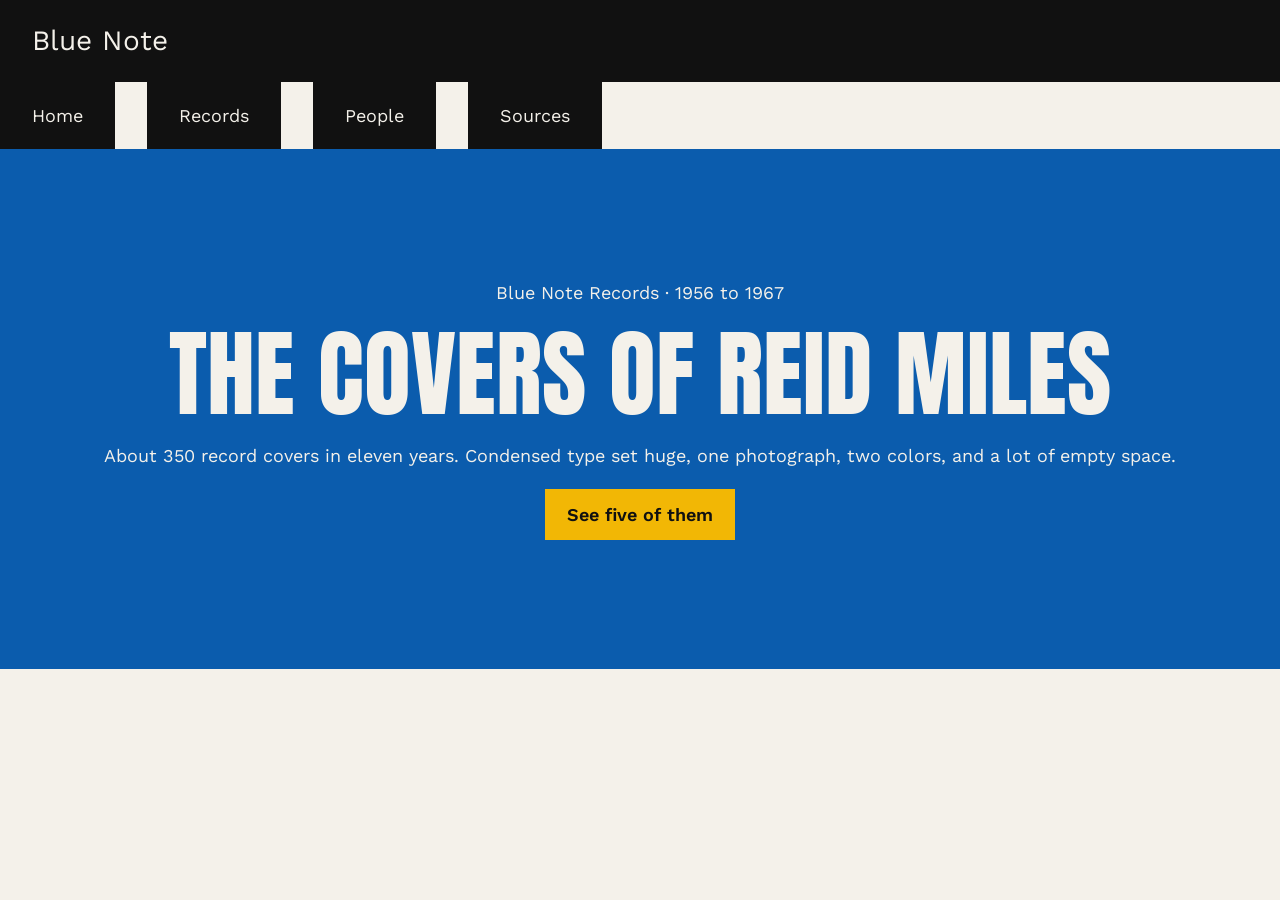
==== pages/blue-note.html @ cee0badf "change" ====
<!DOCTYPE html>
<html lang="en">
    <head>
        <meta charset="UTF-8">
        <meta name="viewport" content="width=device-width, initial-scale=1.0">
        <title>Blue Note, the covers of Reid Miles</title>

        <link rel="preconnect" href="https://fonts.googleapis.com">
        <link rel="preconnect" href="https://fonts.gstatic.com" crossorigin>
        <link href="https://fonts.googleapis.com/css2?family=Anton&family=Work+Sans:wght@400;600&display=swap" rel="stylesheet">

        <link rel="stylesheet" href="../css/styles.css">
    </head> 
    <body>

        <header class="site-header">
            <a class="logo" href="../index.html">Blue Note</a>
            <nav>
                <ul>
                    <li><a href="../index.html">Home</a></li>
                    <li><a href="#records">Records</a></li>
                    <li><a href="#people">People</a></li>
                    <li><a href="#sources">Sources</a></li>
                </ul>
        </nav>
</header>

<section class="hero">
    <p>Blue Note Records &middot; 1956 to 1967</p>
    <h1>The covers of Reid Miles</h1>
    <p>About 350 record covers in eleven years.
        Condensed type set huge, one photograph, two colors, and a lot of empty space.</p>
        <a class="button" href="#records">See five of them</a>
</section>
</body>
</html>
---- css/styles.css ----
* {
    box-sizing: border-box;
    margin: 0;
    padding: 0;
}

body {
    background: #f4f1ea;
    color: #111111;
    font-family: 'Work Sans', sans-serif;
    font-size: 18px;
    line-height: 1.5;
}

h1, h2, h3 .logo {
    font-family: 'Anton', sans-serif;
    font-weight: 400;
    text-transform: uppercase;
    line-height: 1;
}

.site-header a {
    display: flex;
    justify-content: space-between;
    align-items: center;
    padding: 20px 32px;
    background: #111111;
    color: #f4f1ea;
    text-decoration: none;
}

.logo {
    font-size: 28px;
}

nav ul {
    display: flex;
    gap: 32px;
    list-style: none;
}

.hero {
    display: flex;
    flex-direction: column;
    justify-content: center;
    align-items: center;
    gap: 20px;
    min-height: 520px;
    padding: 48px 32px;
    background: #0b5cad;
    color: #f4f1ea;
    text-align: center;
}

.hero h1 {
    font-size: 96px;
}

.button {
    padding: 12px 22px;
    background: #f2b705;
    color: #111111;
    font-weight: 600;
    text-decoration: none;
}
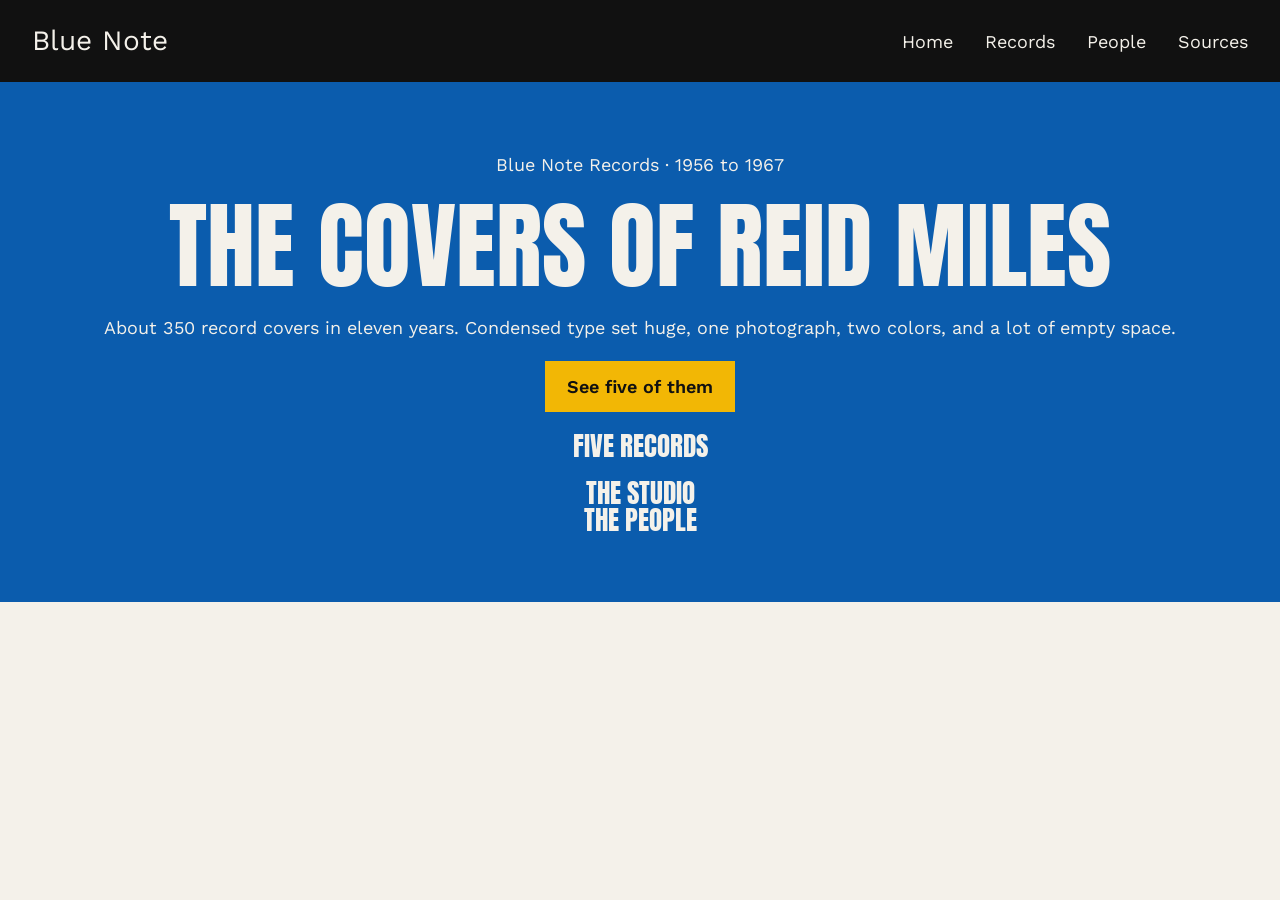
==== commit dca2c31c: "fixes" ====
--- a/pages/blue-note.html
+++ b/pages/blue-note.html
@@ -31,6 +31,16 @@
     <p>About 350 record covers in eleven years.
         Condensed type set huge, one photograph, two colors, and a lot of empty space.</p>
         <a class="button" href="#records">See five of them</a>
-</section>
+
+    <section class="records" id="records">
+        <h2>Five records</h2>
+    </section>
+<aside class="studio">
+    <h2>The studio</h2>
+
+    <section class="people" id="people">
+        <h2>The people</h2>
+    </section>
+    
 </body>
-</html>+</html> 
--- a/css/styles.css
+++ b/css/styles.css
@@ -5,6 +5,7 @@
 }
 
 body {
+    display: grid;
     background: #f4f1ea;
     color: #111111;
     font-family: 'Work Sans', sans-serif;
@@ -19,12 +20,16 @@
     line-height: 1;
 }
 
-.site-header a {
+.site-header {
     display: flex;
     justify-content: space-between;
     align-items: center;
     padding: 20px 32px;
     background: #111111;
+    color: #f4f1ea;
+}
+
+.site-header a {
     color: #f4f1ea;
     text-decoration: none;
 }
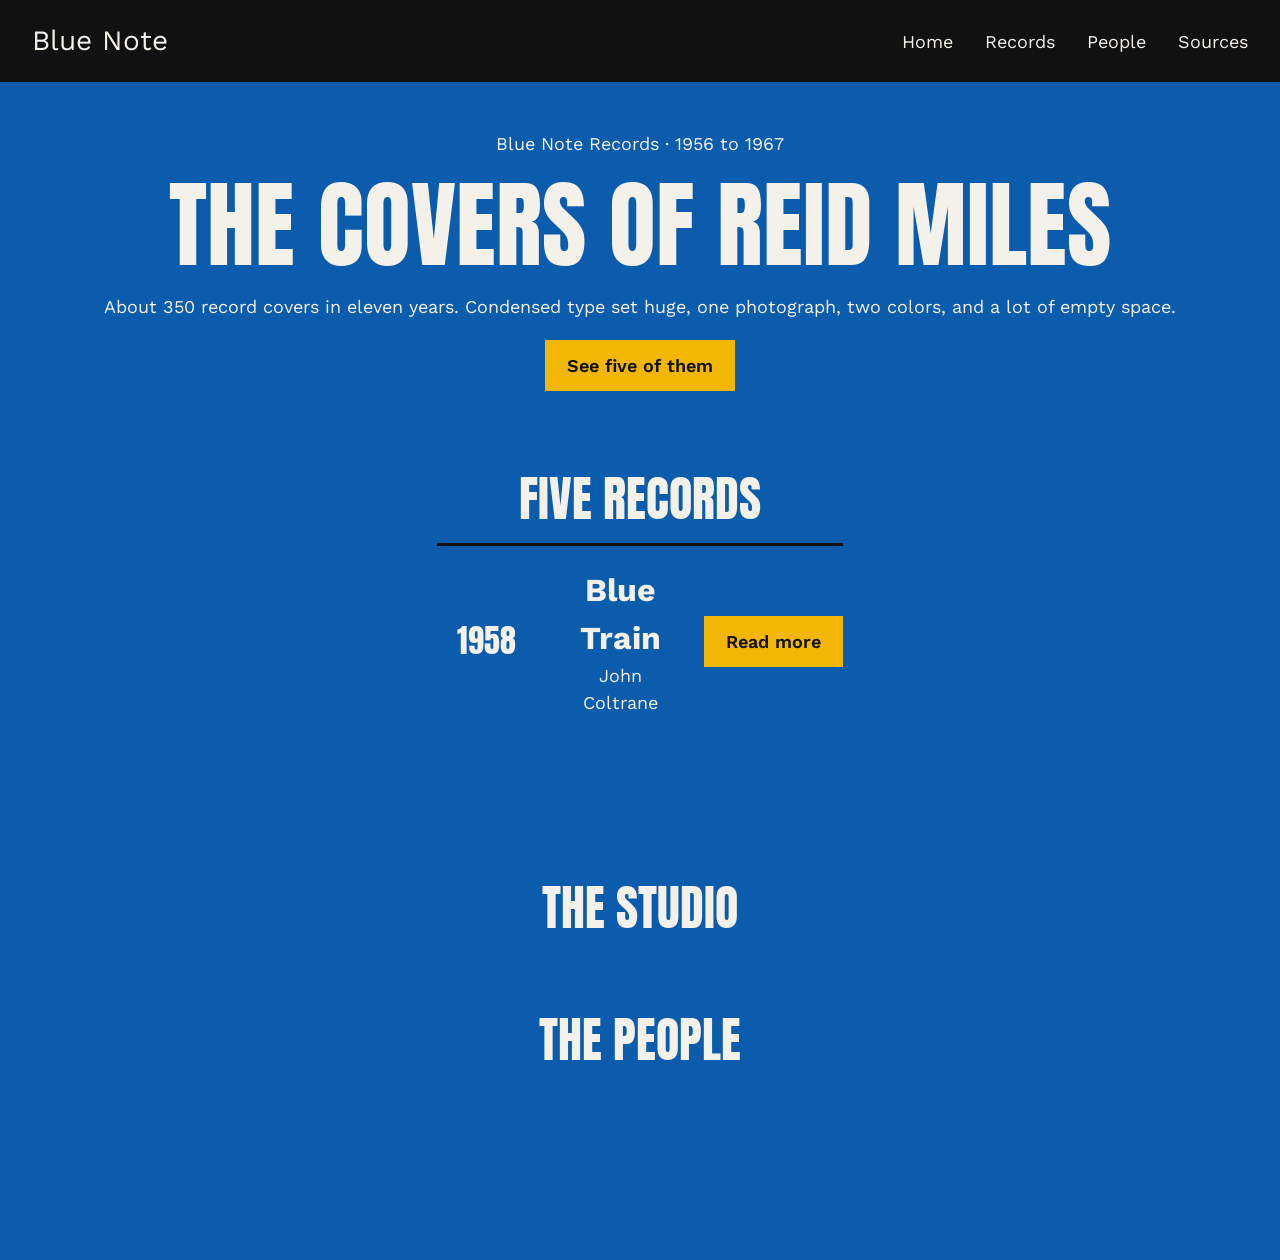
==== commit 3a460cb4: "cssstyles" ====
--- a/pages/blue-note.html
+++ b/pages/blue-note.html
@@ -34,6 +34,15 @@
 
     <section class="records" id="records">
         <h2>Five records</h2>
+
+        <article class="album">
+            <div class="swatch blue">1958</div>
+            <div class="info">
+                <h3>Blue Train</h3>
+                <p>John Coltrane</p>
+            </div>
+            <a class="button" href="https://en.wikipedia.org/wiki/Blue_Train_(album)">Read more</a>
+        </article>
     </section>
 <aside class="studio">
     <h2>The studio</h2>
@@ -41,6 +50,6 @@
     <section class="people" id="people">
         <h2>The people</h2>
     </section>
-    
+
 </body>
 </html> 
--- a/css/styles.css
+++ b/css/styles.css
@@ -6,6 +6,7 @@
 
 body {
     display: grid;
+    grid-template-columns: 2fr 1fr;
     background: #f4f1ea;
     color: #111111;
     font-family: 'Work Sans', sans-serif;
@@ -13,7 +14,7 @@
     line-height: 1.5;
 }
 
-h1, h2, h3 .logo {
+h1, h2, h3 .logo, .swatch {
     font-family: 'Anton', sans-serif;
     font-weight: 400;
     text-transform: uppercase;
@@ -67,4 +68,46 @@
     color: #111111;
     font-weight: 600;
     text-decoration: none;
+}
+
+.site-header, .hero, .people, .site-footer {
+    grid-column: span 2;
+}
+
+.records, .studio, .people {
+    padding: 64px 32px;
+}
+
+h2 {
+    font-size: 48px;
+    margin-bottom: 20px;
+}
+
+h3 {
+    font-size: 32px;
+}
+.album {
+    display: flex;
+    align-items: center;
+    gap: 24px;
+    padding: 20px 0;
+    border-top: 3px solid #111111;
+}
+
+.swatch {
+    display: flex;
+    justify-content: center;
+    align-items: center;
+    flex: 0 0 100px;
+    height: 100px;
+    font-size: 32px;
+}
+
+.blue { background: #0b5cad; color: #f4f1ea; }
+.ink { background: #111111; color: #f2b705; }
+.orange {background: #e0592a; }
+.yellow {background: #f2b705; }
+
+.info {
+    flex: 1;
 }
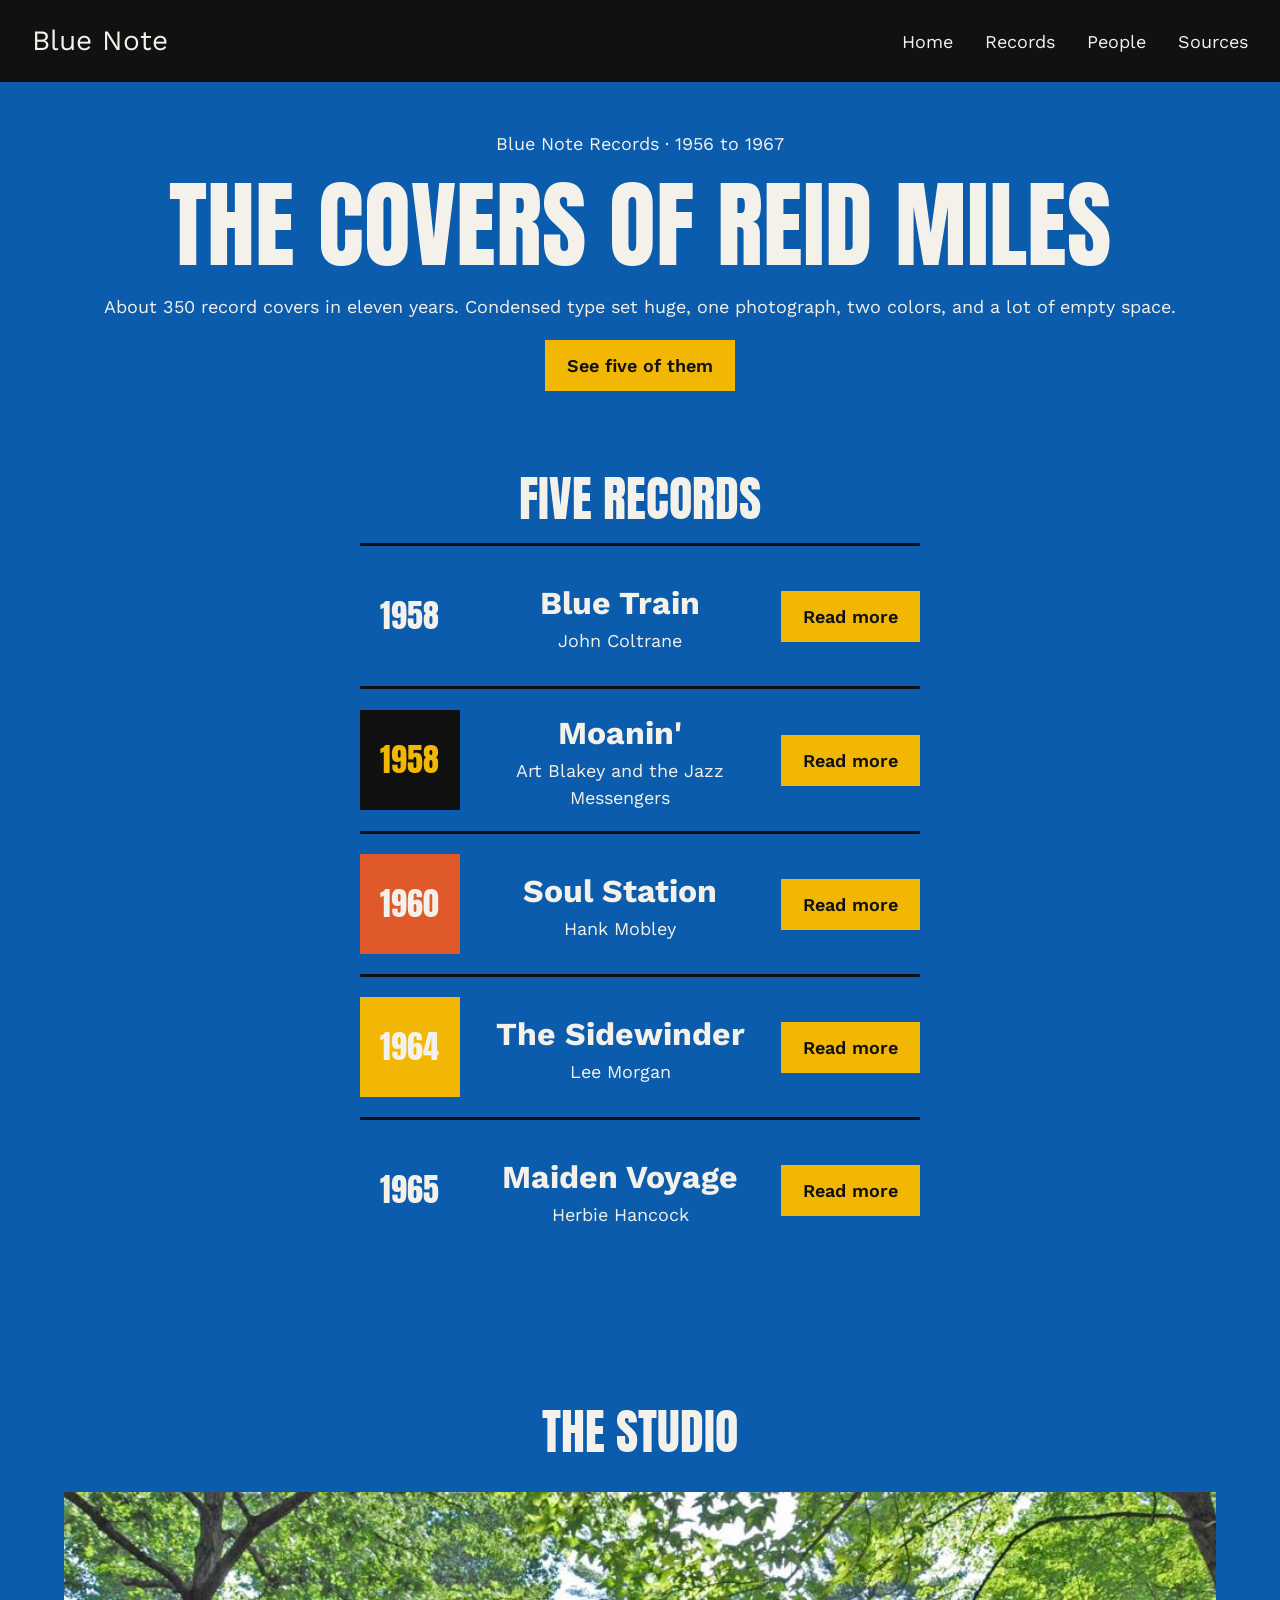
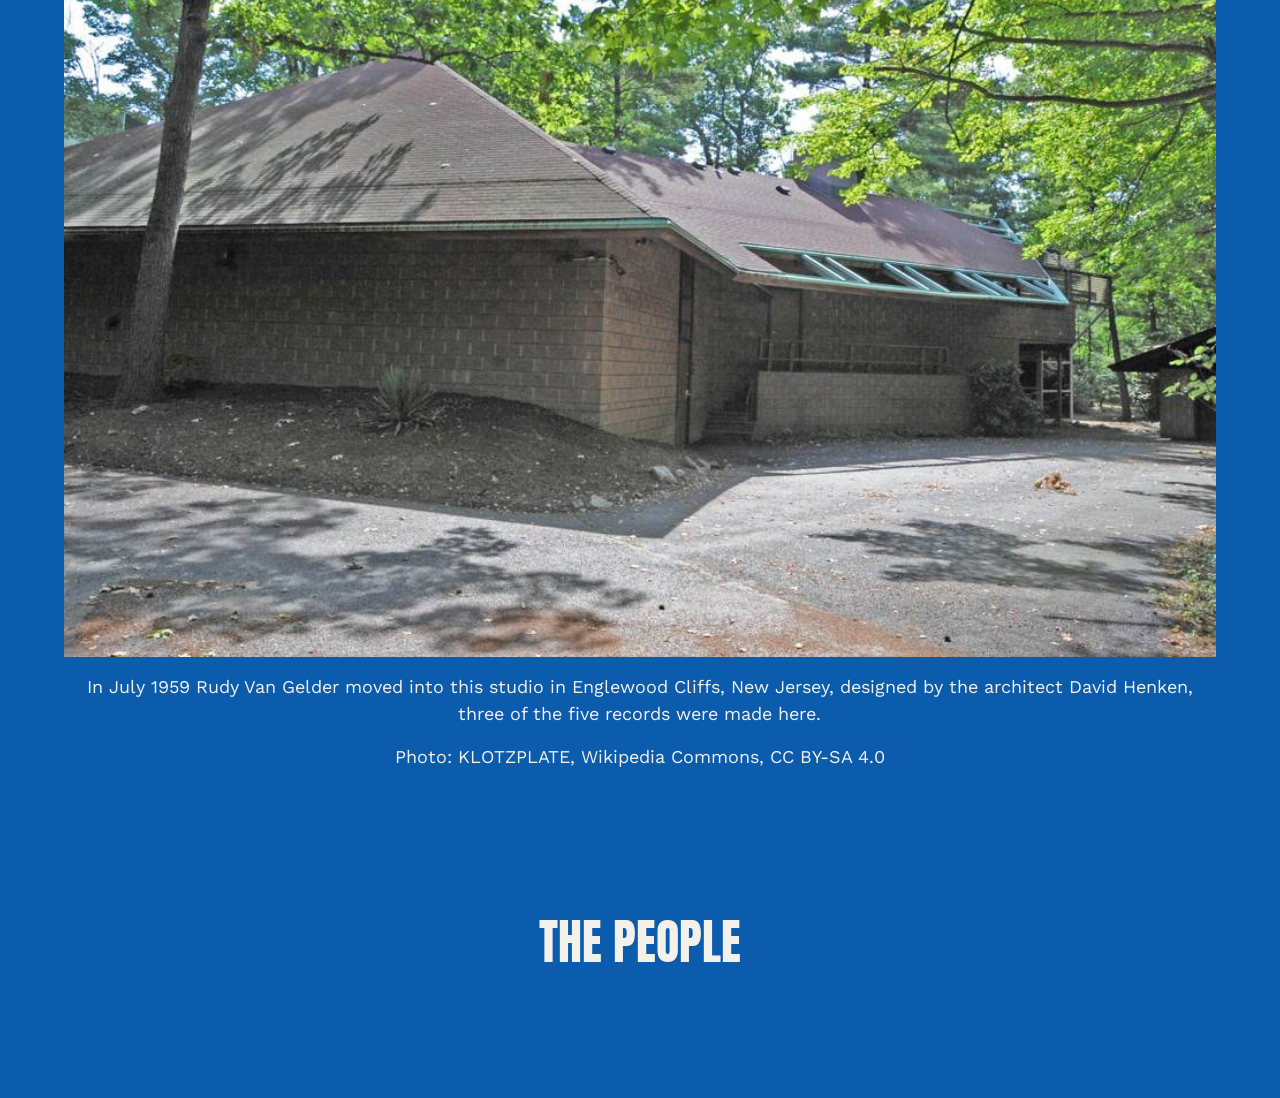
==== commit 578569f2: "changes" ====
--- a/pages/blue-note.html
+++ b/pages/blue-note.html
@@ -43,9 +43,50 @@
             </div>
             <a class="button" href="https://en.wikipedia.org/wiki/Blue_Train_(album)">Read more</a>
         </article>
+
+        <article class="album">
+            <div class="swatch ink">1958</div>
+            <div class="info">
+                <h3>Moanin'</h3>
+                <p>Art Blakey and the Jazz Messengers</p>
+            </div>
+            <a class="button" href="https://en.wikipedia.org/wiki/Moanin%27">Read more</a>
+        </article>
+
+        <article class="album">
+            <div class="swatch orange">1960</div>
+            <div class="info">
+                <h3>Soul Station</h3>
+                <p>Hank Mobley</p>
+            </div>
+            <a class="button" href="https://en.wikipedia.org/wiki/Soul_Station">Read more</a>
+        </article>
+
+        <article class="album">
+            <div class="swatch yellow">1964</div>
+            <div class="info">
+                <h3>The Sidewinder</h3>
+                <p>Lee Morgan</p>
+            </div>
+            <a class="button" href="https://en.wikipedia.org/wiki/The_Sidewinder">Read more</a>
+        </article>
+
+        <article class="album">
+            <div class="swatch blue">1965</div>
+            <div class="info">
+                <h3>Maiden Voyage</h3>
+                <p>Herbie Hancock</p>
+            </div>
+            <a class="button" href="https://wikipedia.org/wiki/Maiden_Voyage_(Herbie_Hancock_album)">Read more</a>
+            </article>
     </section>
 <aside class="studio">
     <h2>The studio</h2>
+    <img src="../images/van-gelder-studio.jpg" width="1000" height="664"
+        alt="The low brick Van Gelder Studio under tall trees in Englewood Cliffs, New Jersey">
+    <p>In July 1959 Rudy Van Gelder moved into this studio in Englewood Cliffs, New Jersey, designed by the architect David Henken, three of the five records were made here.</p>
+    <p>Photo: KLOTZPLATE, Wikipedia Commons, CC BY-SA 4.0</p>
+</aside>
 
     <section class="people" id="people">
         <h2>The people</h2>
--- a/css/styles.css
+++ b/css/styles.css
@@ -110,4 +110,15 @@
 
 .info {
     flex: 1;
+}
+
+.studio {
+    display: flex;
+    flex-direction: column;
+    gap: 16px;
+}
+
+.studio img {
+    width: 100%;
+    height: auto;
 }
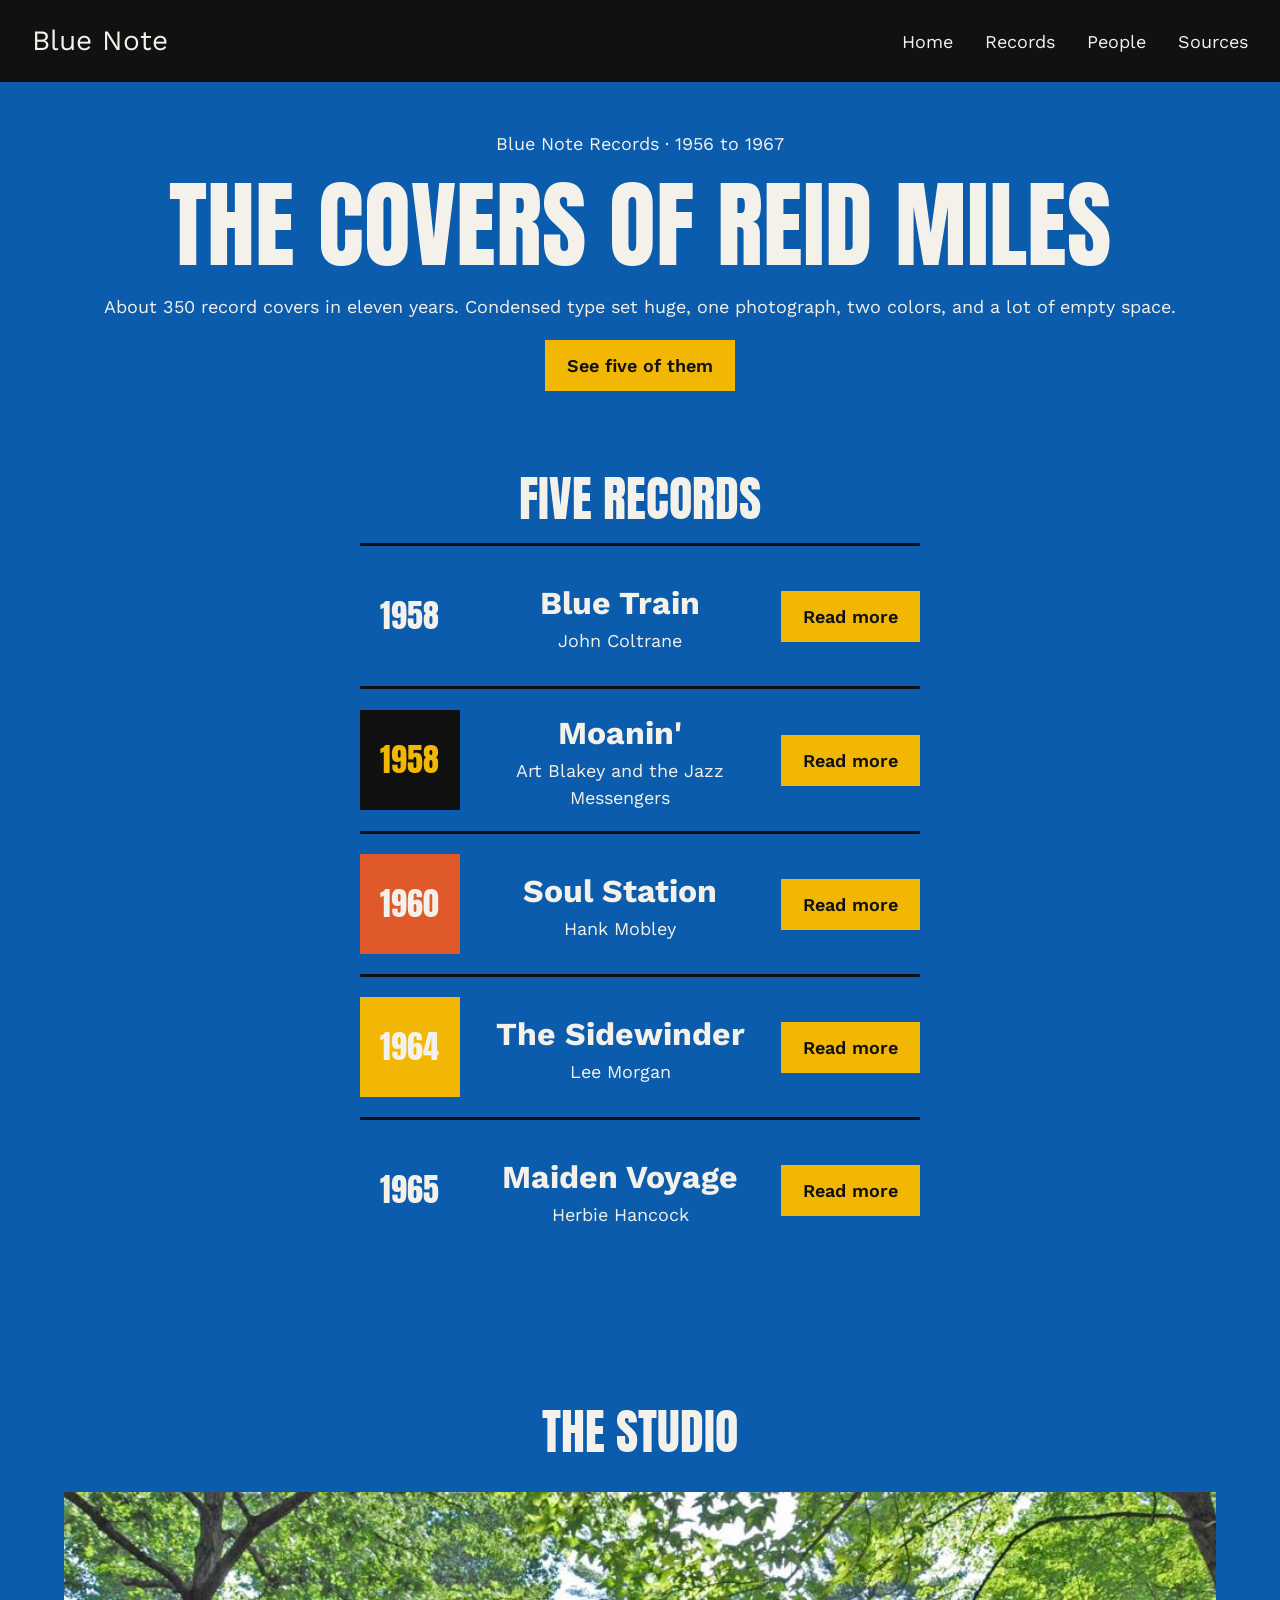
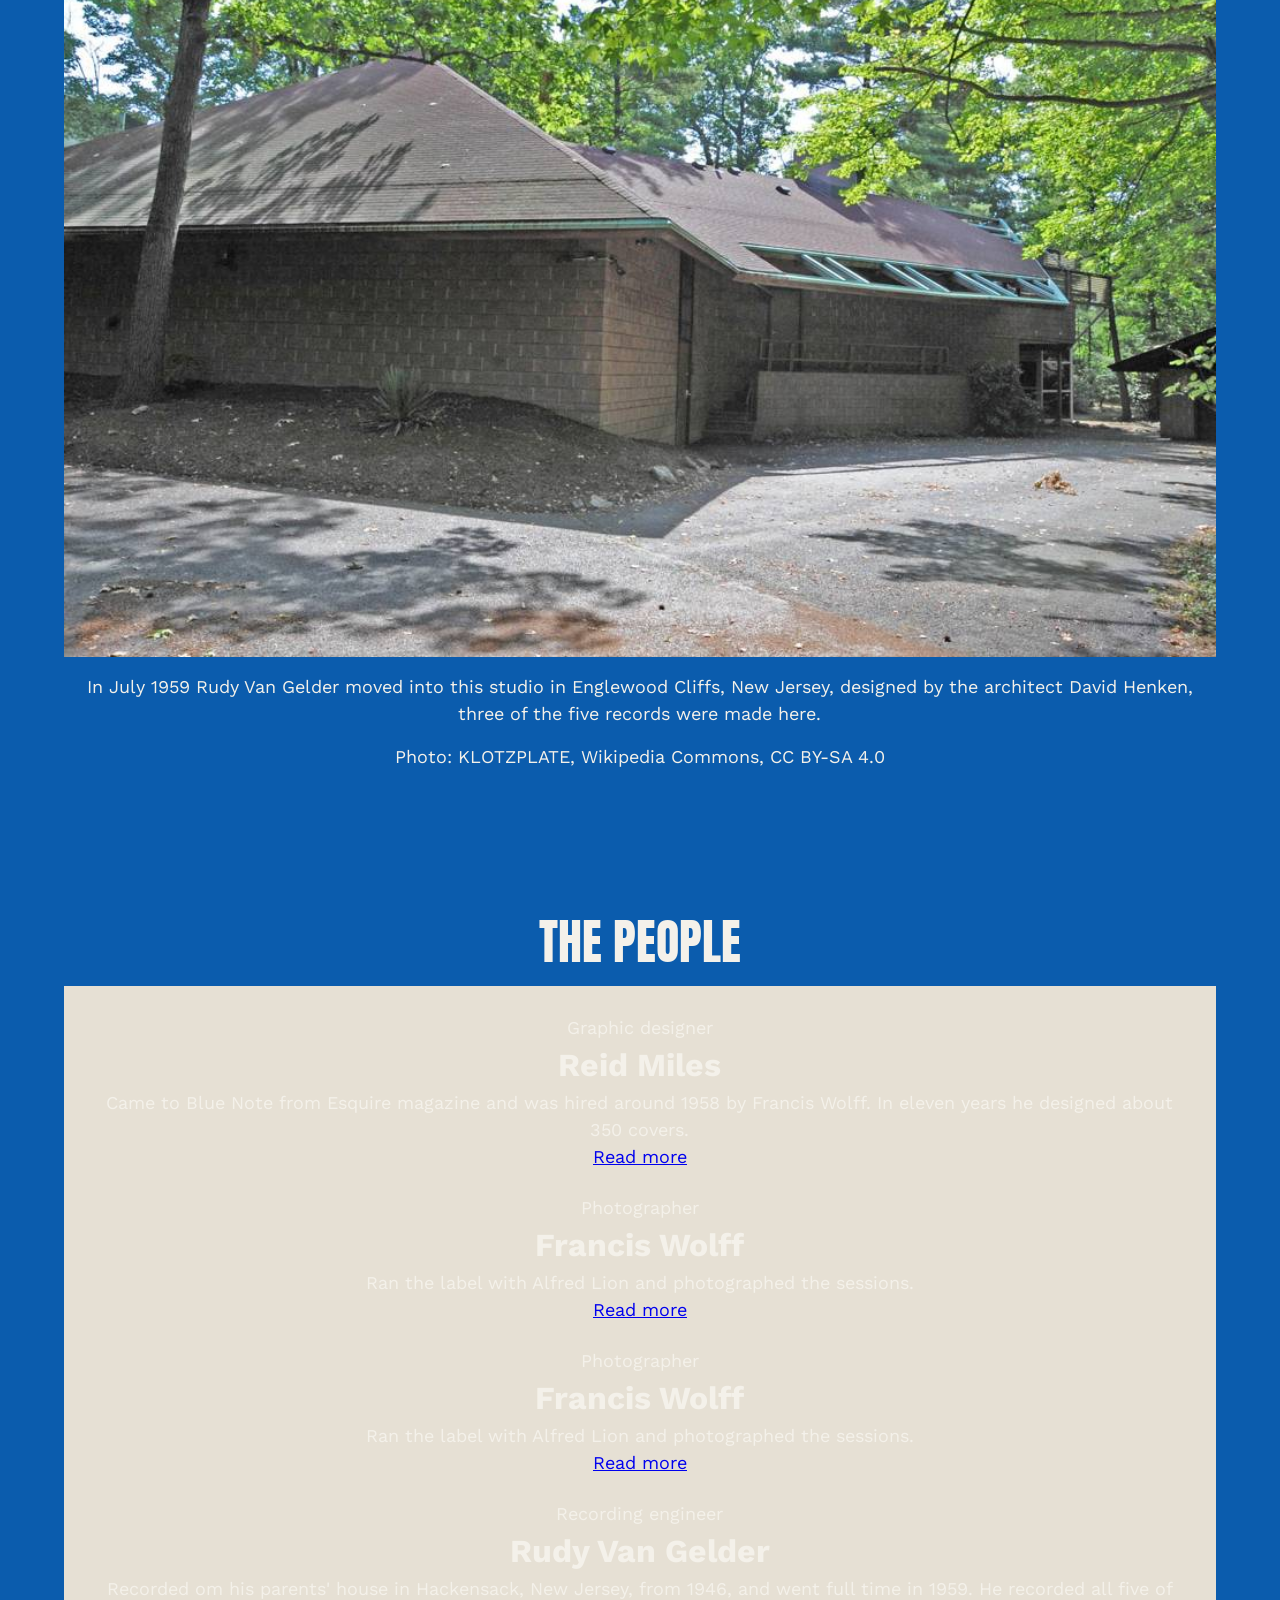
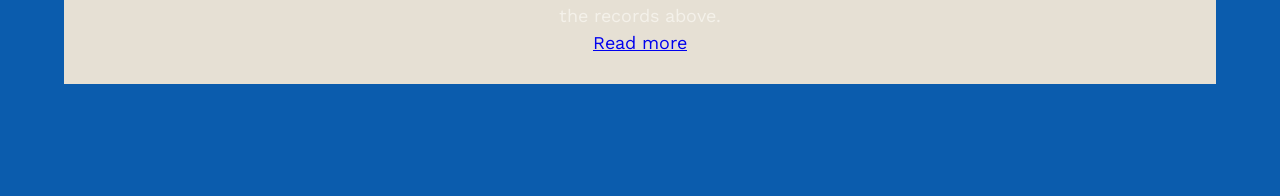
==== commit 27e00b00: "updates" ====
--- a/pages/blue-note.html
+++ b/pages/blue-note.html
@@ -90,7 +90,44 @@
 
     <section class="people" id="people">
         <h2>The people</h2>
-    </section>
+        <div class="cards">
+            <article class="person">
+                <div>
+                    <p>Graphic designer</p>
+                    <h3>Reid Miles</h3>
+                    <p>Came to Blue Note from Esquire magazine and was hired around 1958 by Francis Wolff. In eleven years he designed about 350 covers.</p>
+                </div>
+                <a href="https://en.wikipedia.org/wiki/Reid_Miles">Read more</a>
+            </article>
+
+            <article class="person">
+                <div>
+                    <p>Photographer</p>
+                    <h3>Francis Wolff</h3>
+                    <p>Ran the label with Alfred Lion and photographed the sessions.</p>
+                </div>
+                <a href="https://en.wikipedia.org/wiki/Francis_Wolff">Read more</a>
+            </article>
+
+            <article class="person">
+                <div>
+                    <p>Photographer</p>
+                    <h3>Francis Wolff</h3>
+                    <p>Ran the label with Alfred Lion and photographed the sessions.</p>
+                </div>
+                <a href="https://en.wikipedia.org/wiki/Francis_Wolff">Read more</a>
+            </article>
+
+            <article class="person">
+                <div>
+                    <p>Recording engineer</p>
+                    <h3>Rudy Van Gelder</h3>
+                    <p>Recorded om his parents' house in Hackensack, New Jersey, from 1946, and went full time in 1959. He recorded all five of the records above.</p>
+                </div>
+                <a href="https://en.wikipedia.org/wiki/Rudy_Van_Gelder">Read more</a>
+            </article>
+        </div>
+     </section>
 
 </body>
 </html> 
--- a/css/styles.css
+++ b/css/styles.css
@@ -121,4 +121,15 @@
 .studio img {
     width: 100%;
     height: auto;
+}
+
+
+.cards {
+    flex: 1;
+    display: flex;
+    flex-direction: column;
+    justify-content: space-between;
+    gap: 24px;
+    padding: 28px;
+    background: #e6e0d4;
 }
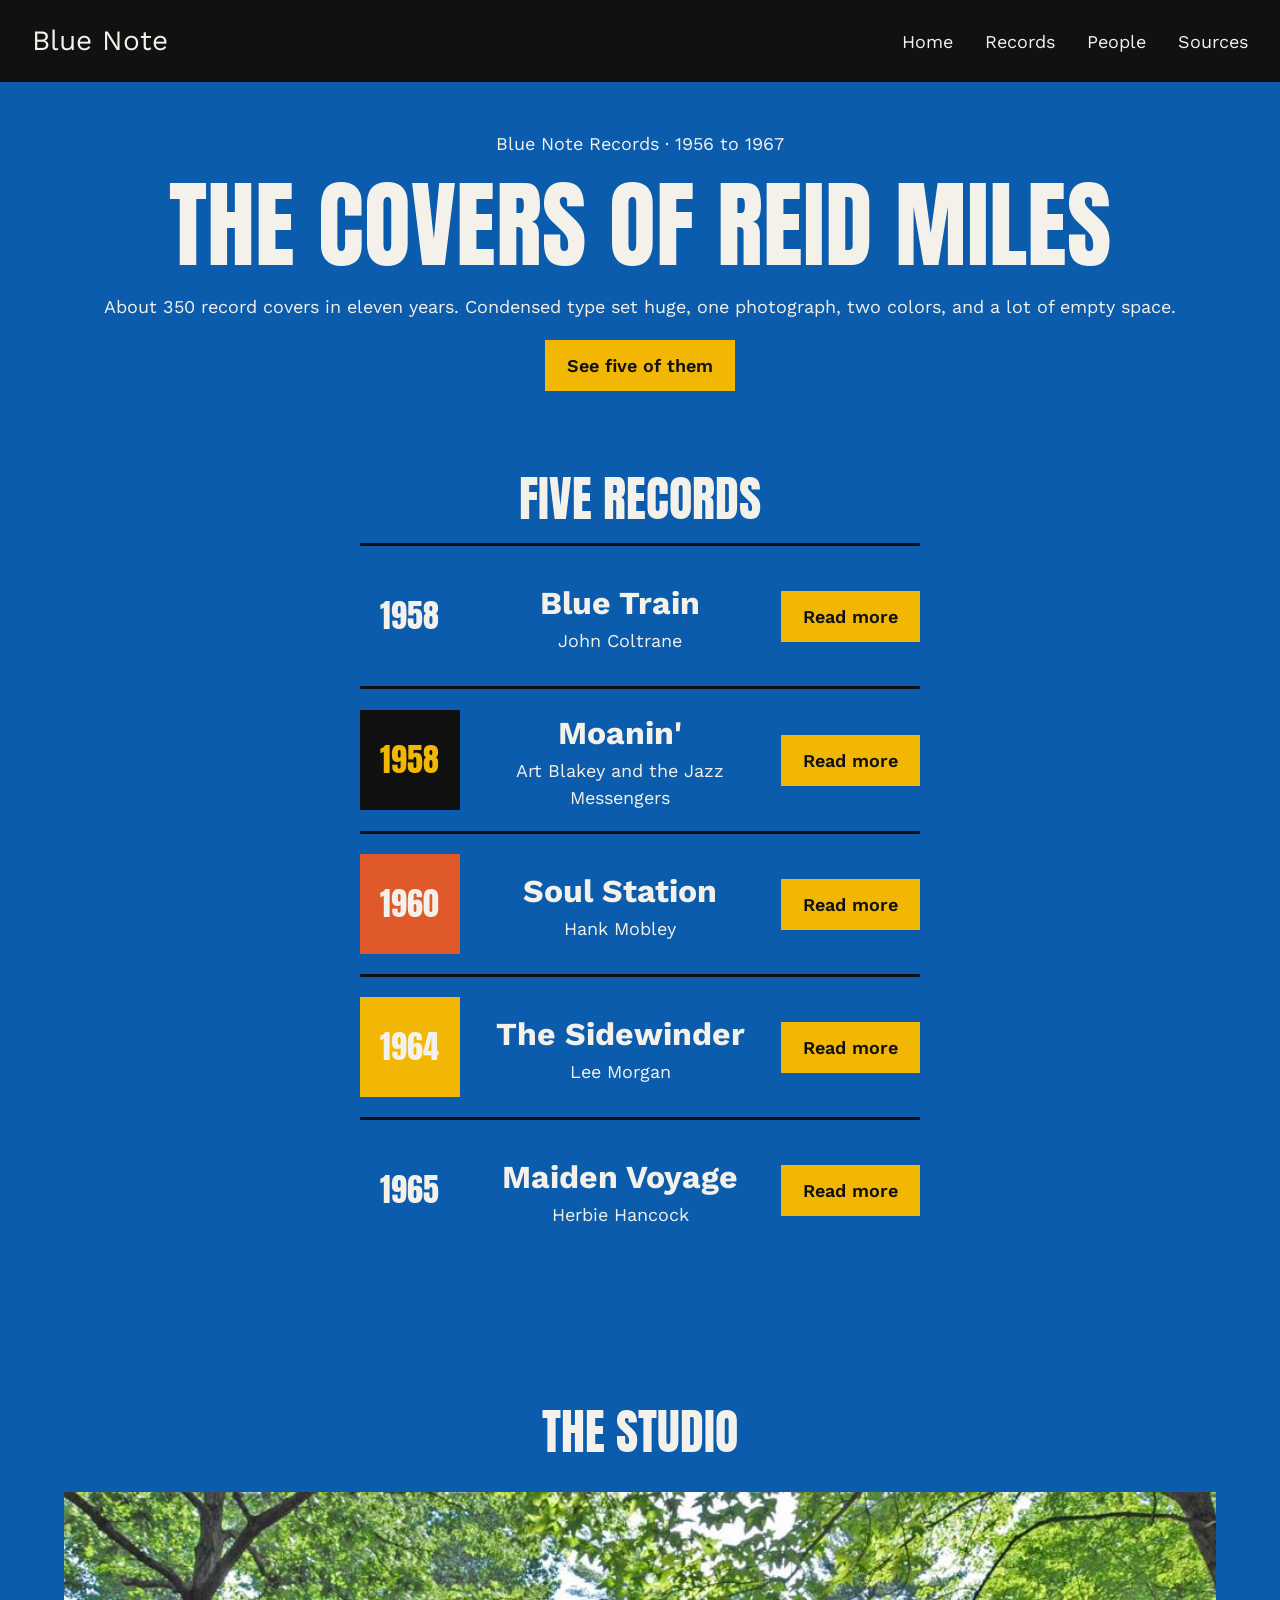
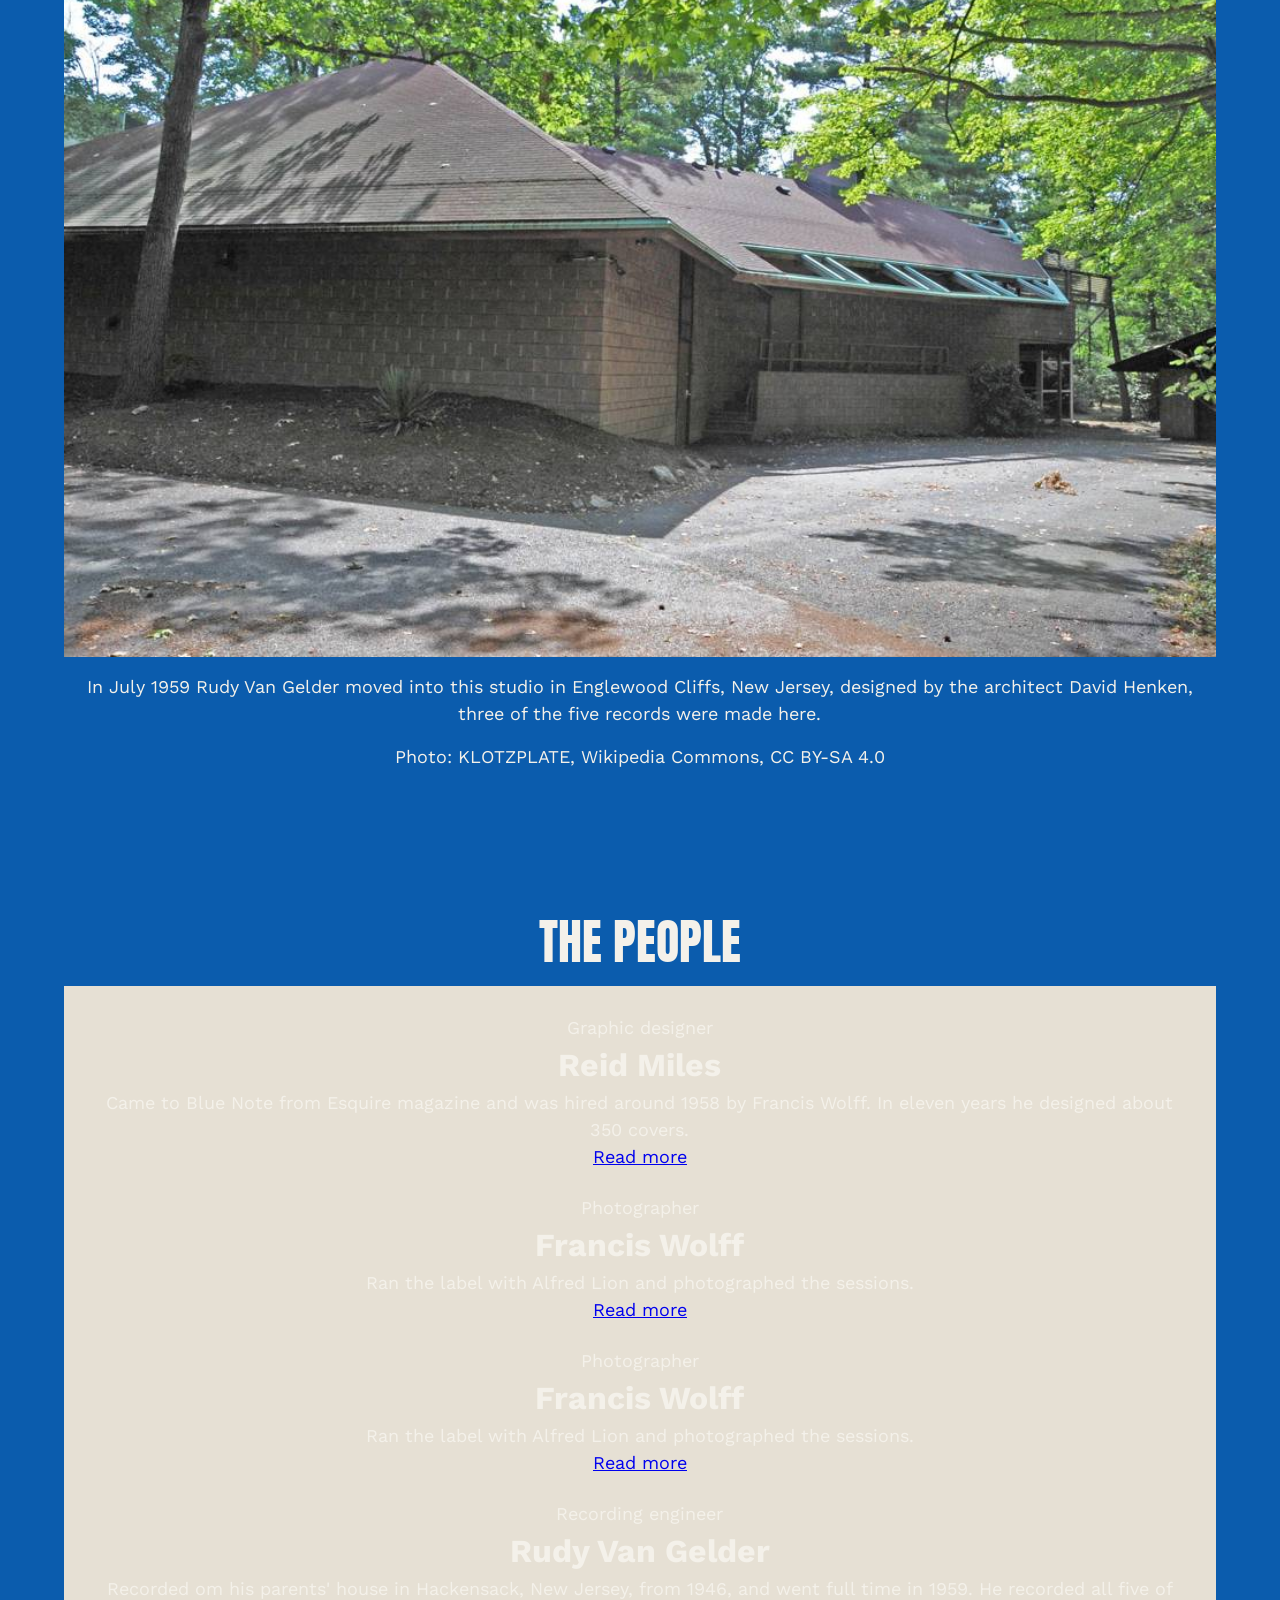
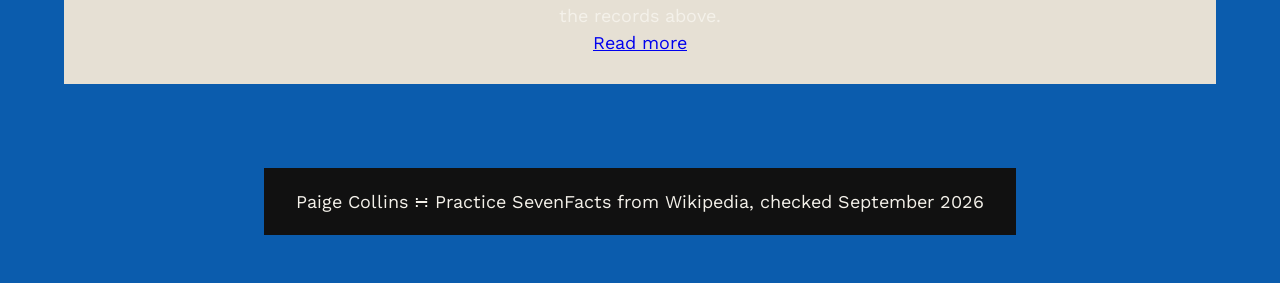
==== commit b18b49f0: "final-changes" ====
--- a/pages/blue-note.html
+++ b/pages/blue-note.html
@@ -129,5 +129,9 @@
         </div>
      </section>
 
+<footer class="site-footer" id="sources">
+    <p>Paige Collins &mDDot; Practice Seven</p>
+    <p>Facts from Wikipedia, checked September 2026</p>
+</footer>
 </body>
 </html> 
--- a/css/styles.css
+++ b/css/styles.css
@@ -21,7 +21,7 @@
     line-height: 1;
 }
 
-.site-header {
+.site-header, .site-footer {
     display: flex;
     justify-content: space-between;
     align-items: center;
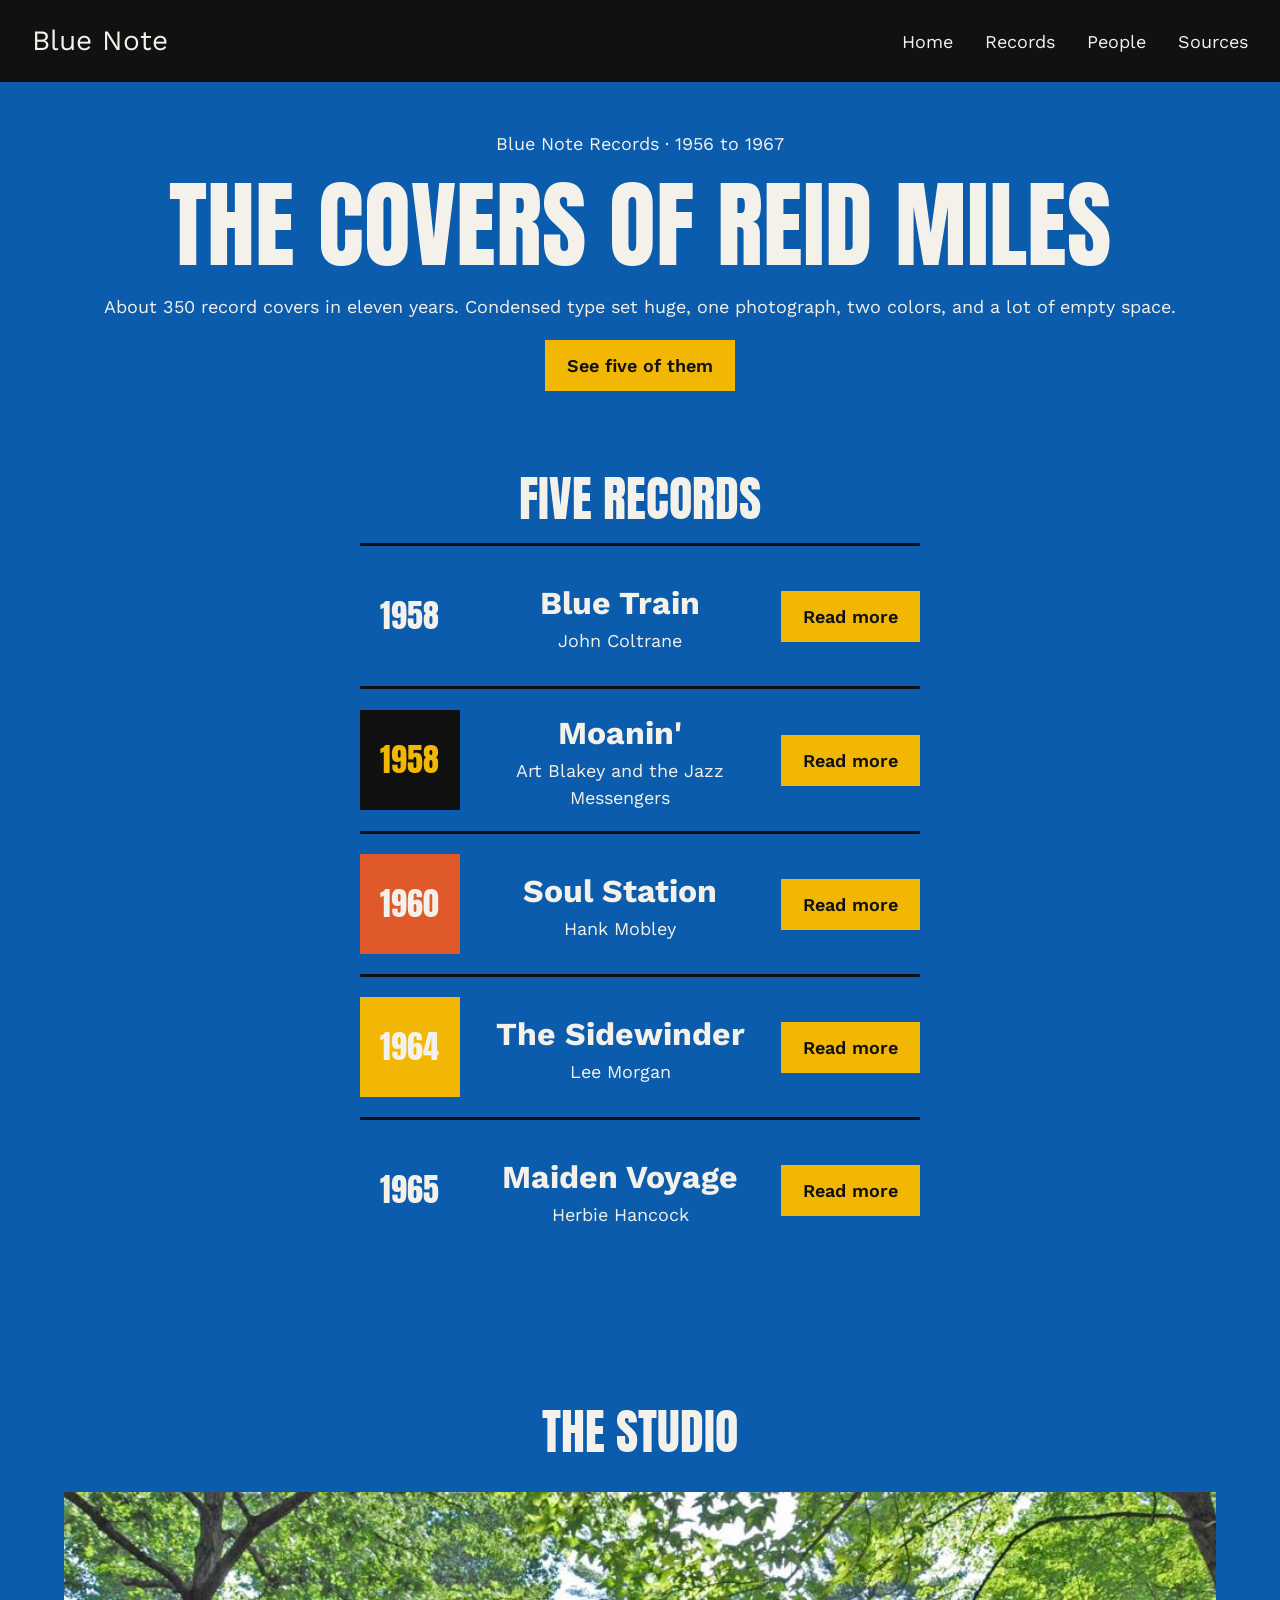
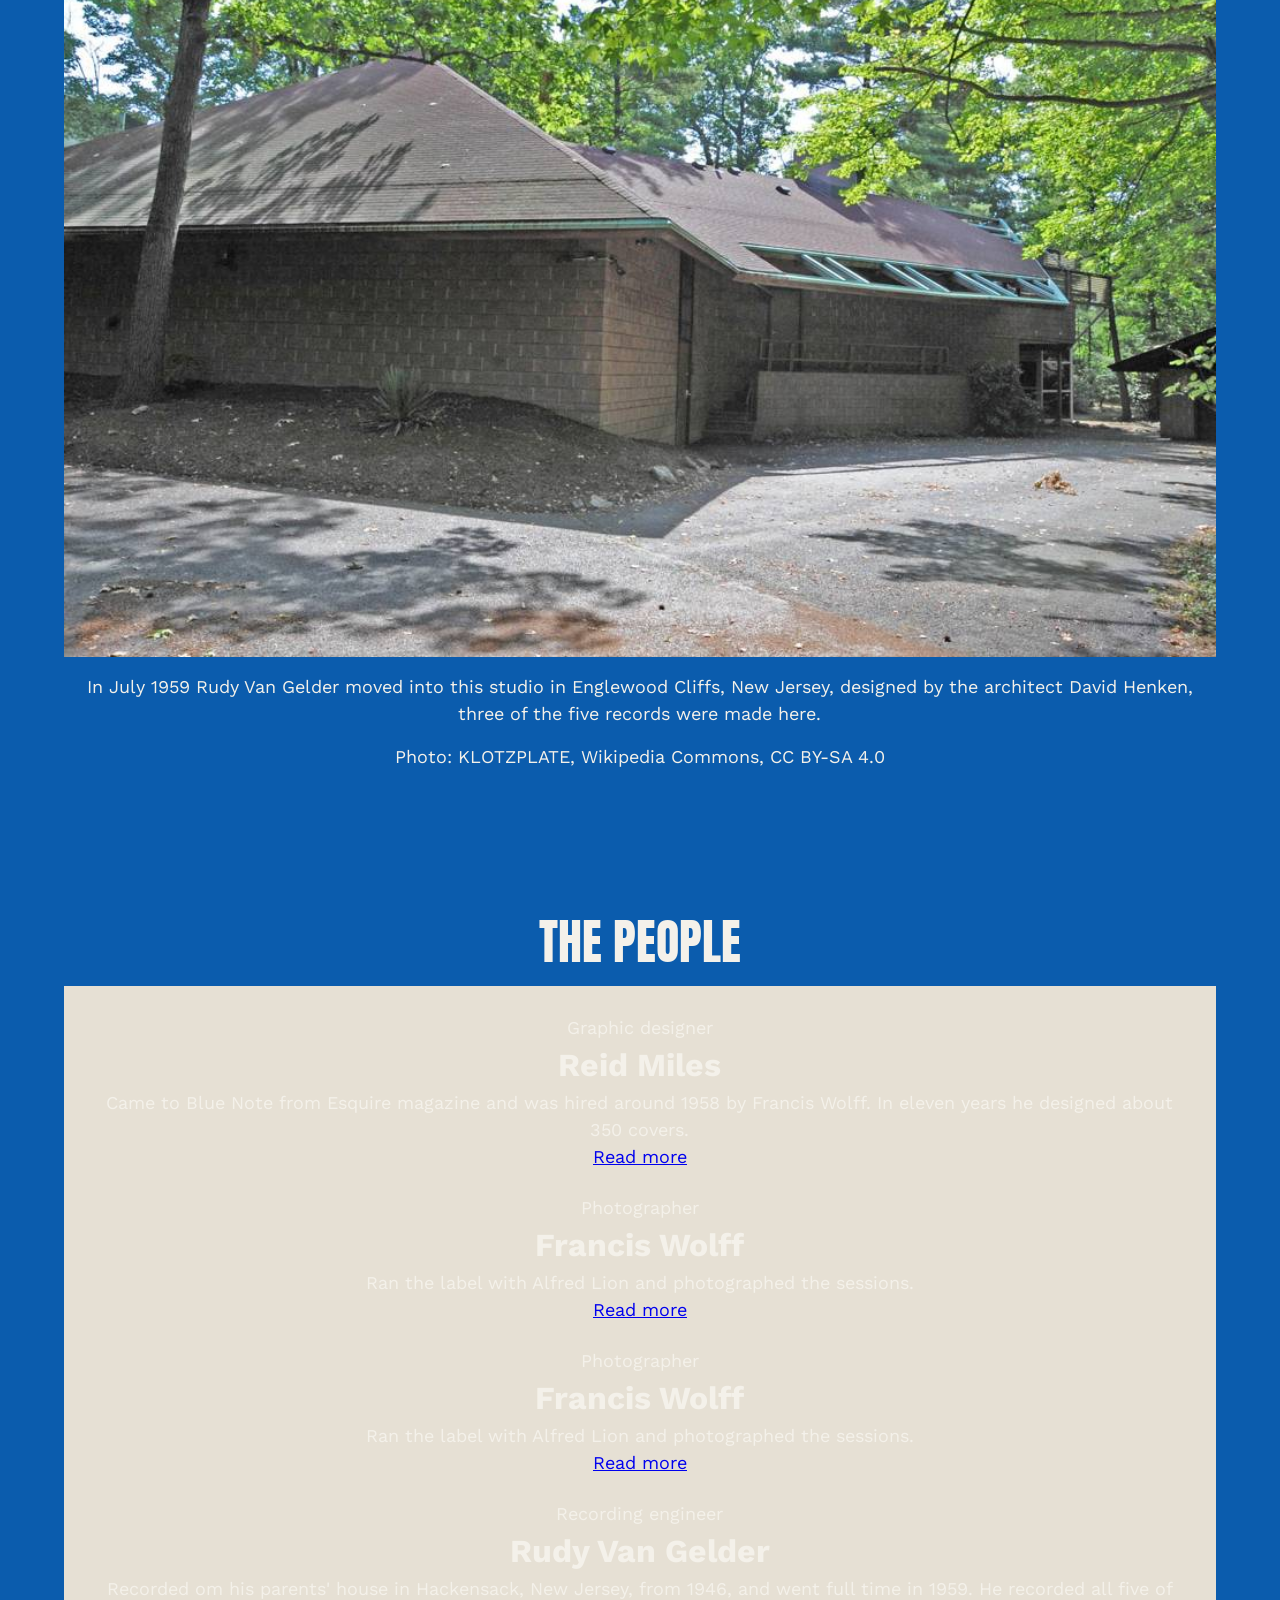
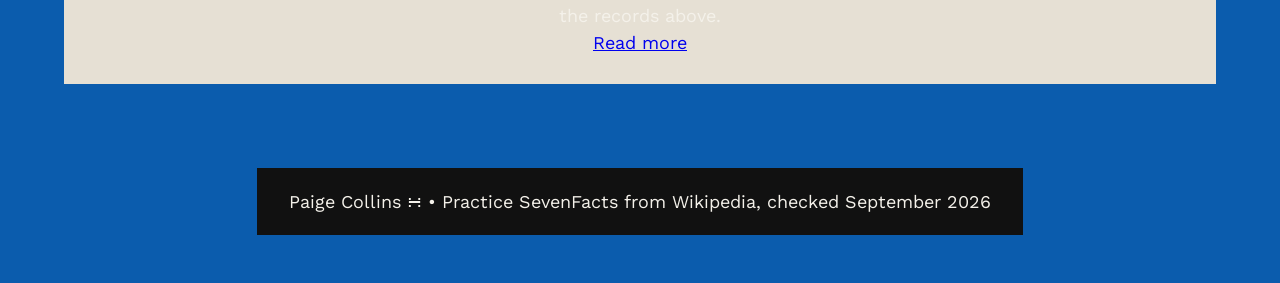
==== commit 7b5aef71: "change" ====
--- a/pages/blue-note.html
+++ b/pages/blue-note.html
@@ -130,7 +130,7 @@
      </section>
 
 <footer class="site-footer" id="sources">
-    <p>Paige Collins &mDDot; Practice Seven</p>
+    <p>Paige Collins &mDDot; • Practice Seven</p>
     <p>Facts from Wikipedia, checked September 2026</p>
 </footer>
 </body>
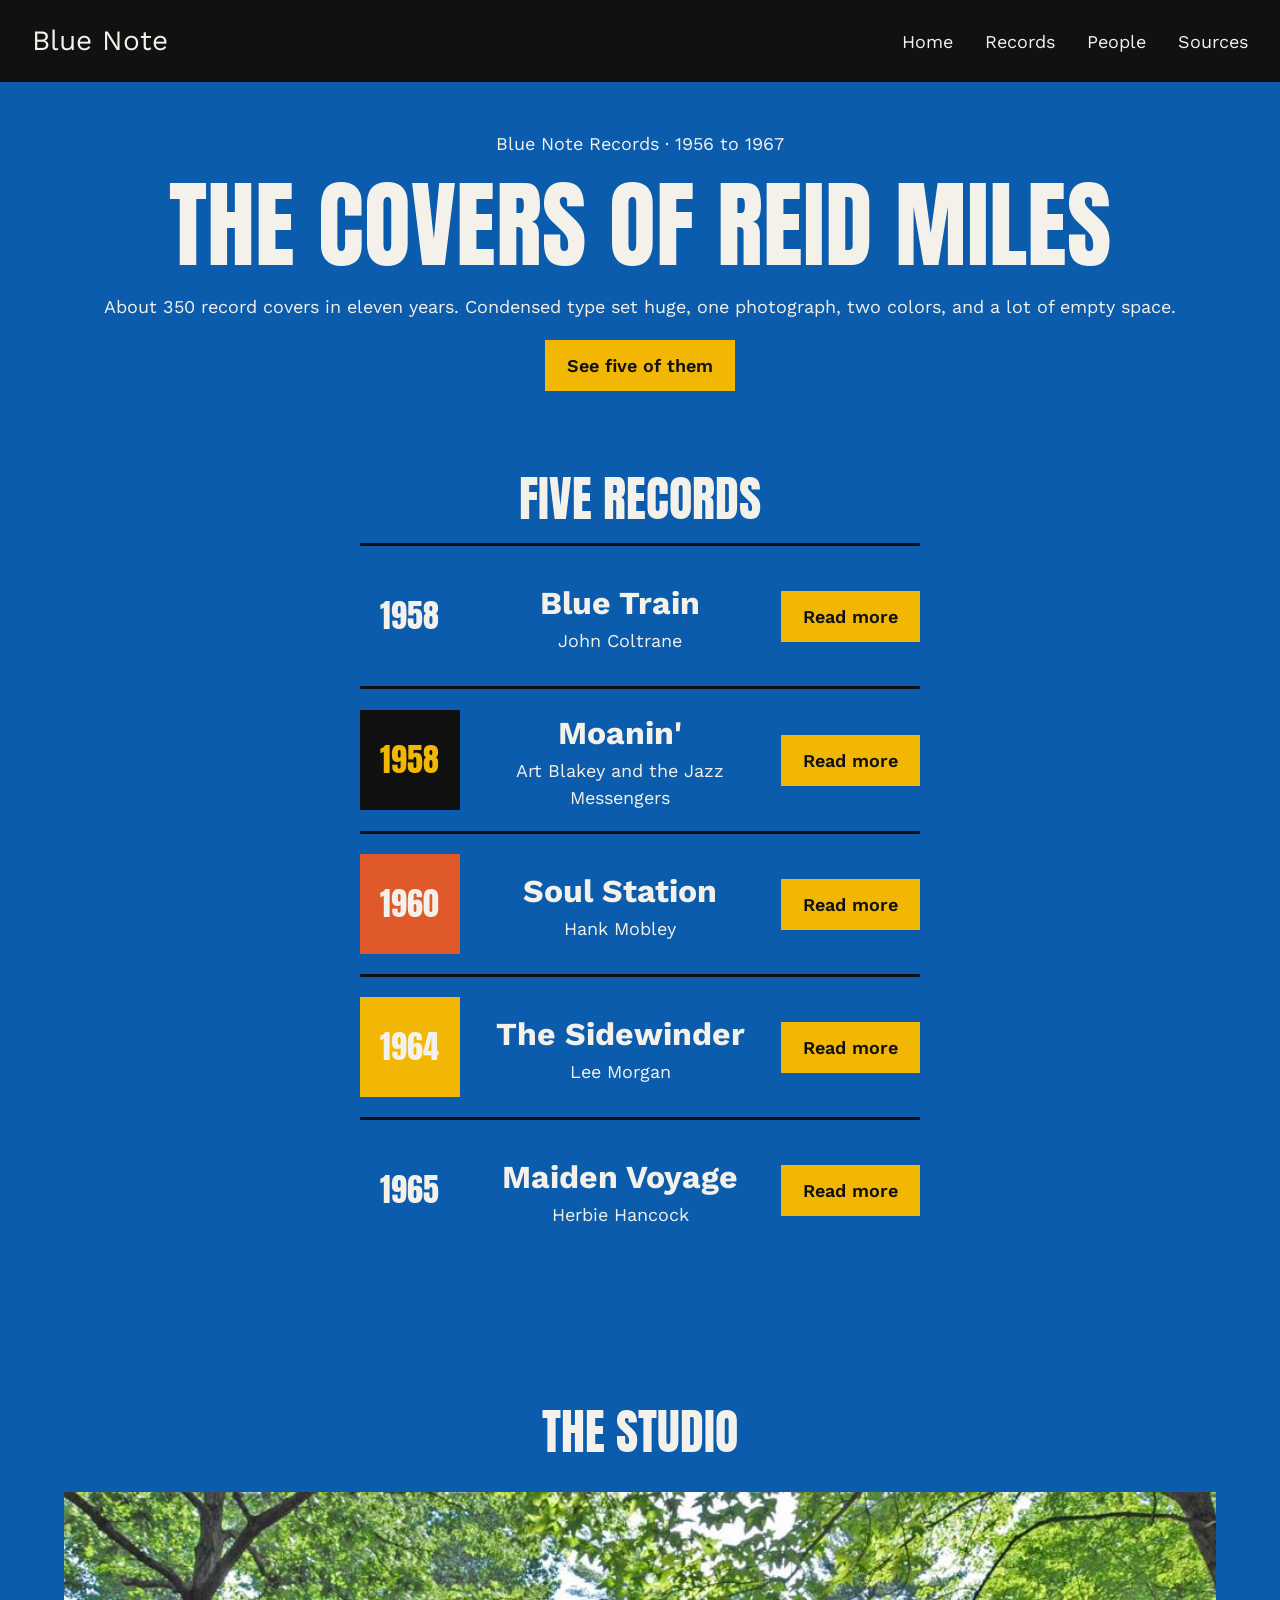
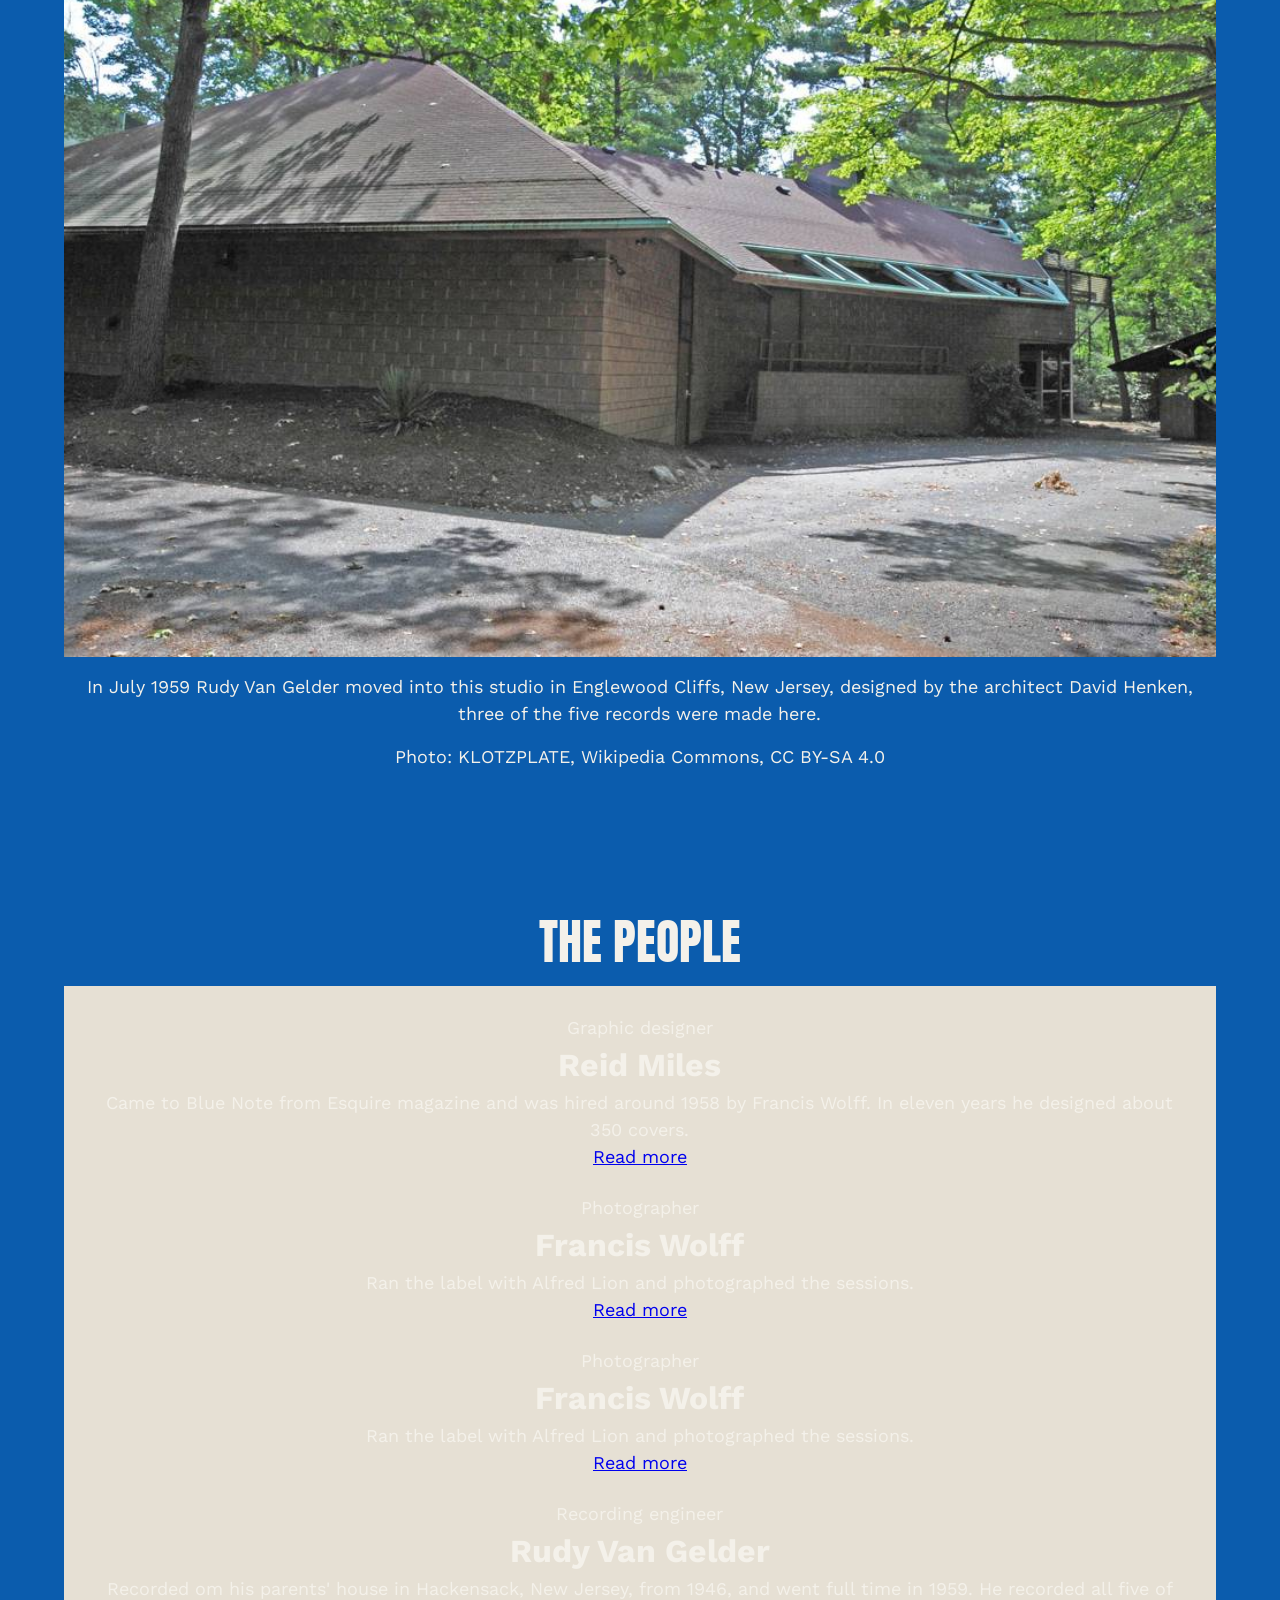
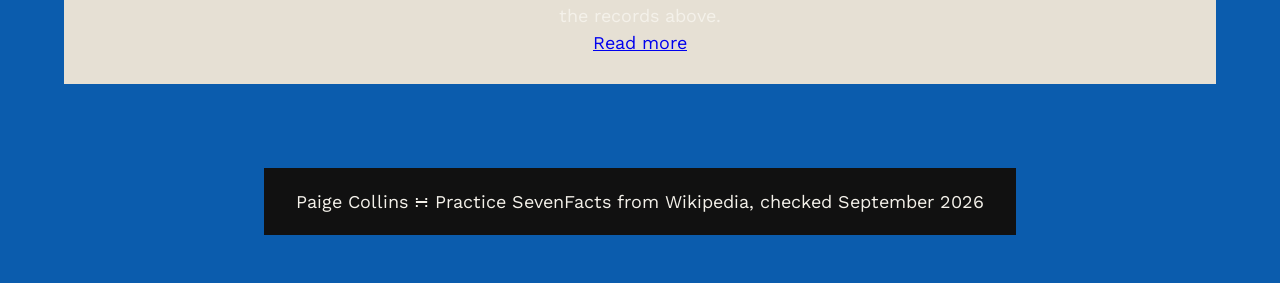
==== commit 2f434f07: "final" ====
--- a/pages/blue-note.html
+++ b/pages/blue-note.html
@@ -130,7 +130,7 @@
      </section>
 
 <footer class="site-footer" id="sources">
-    <p>Paige Collins &mDDot; • Practice Seven</p>
+    <p>Paige Collins &mDDot; Practice Seven</p>
     <p>Facts from Wikipedia, checked September 2026</p>
 </footer>
 </body>
